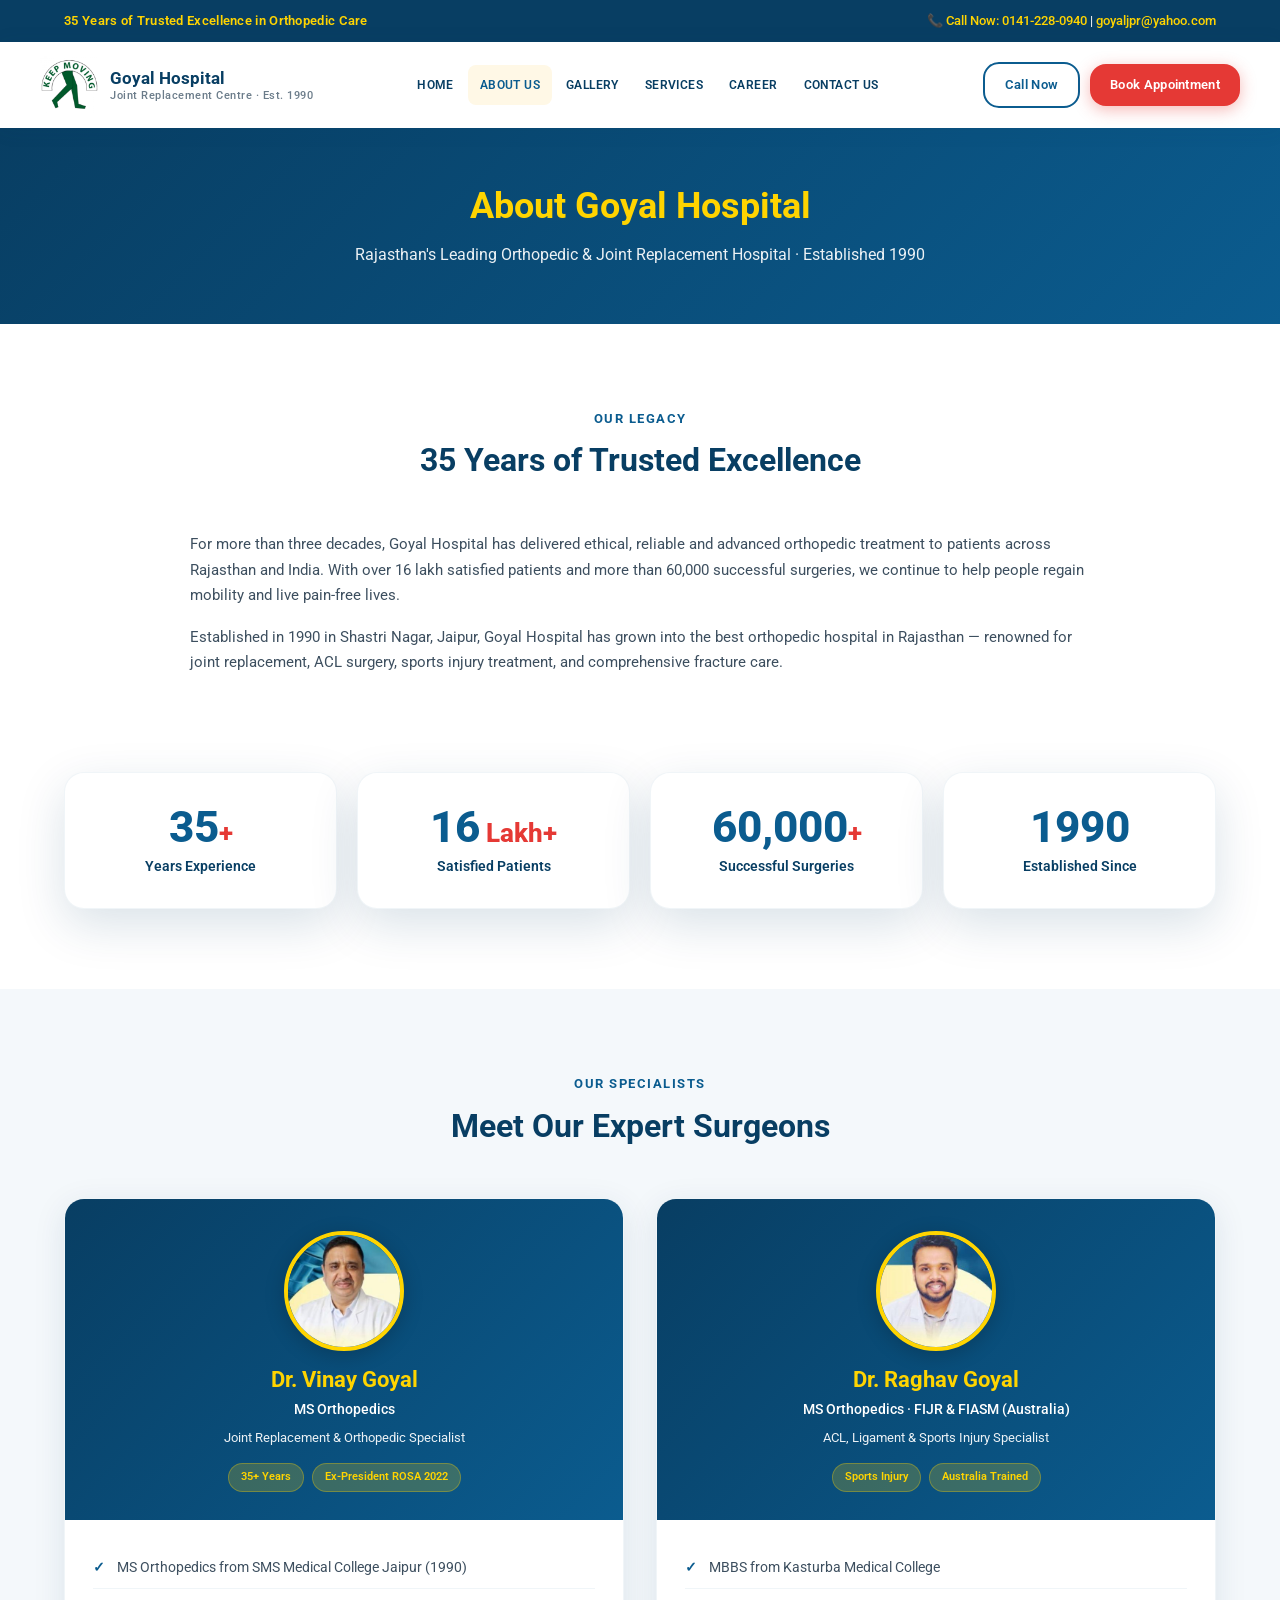
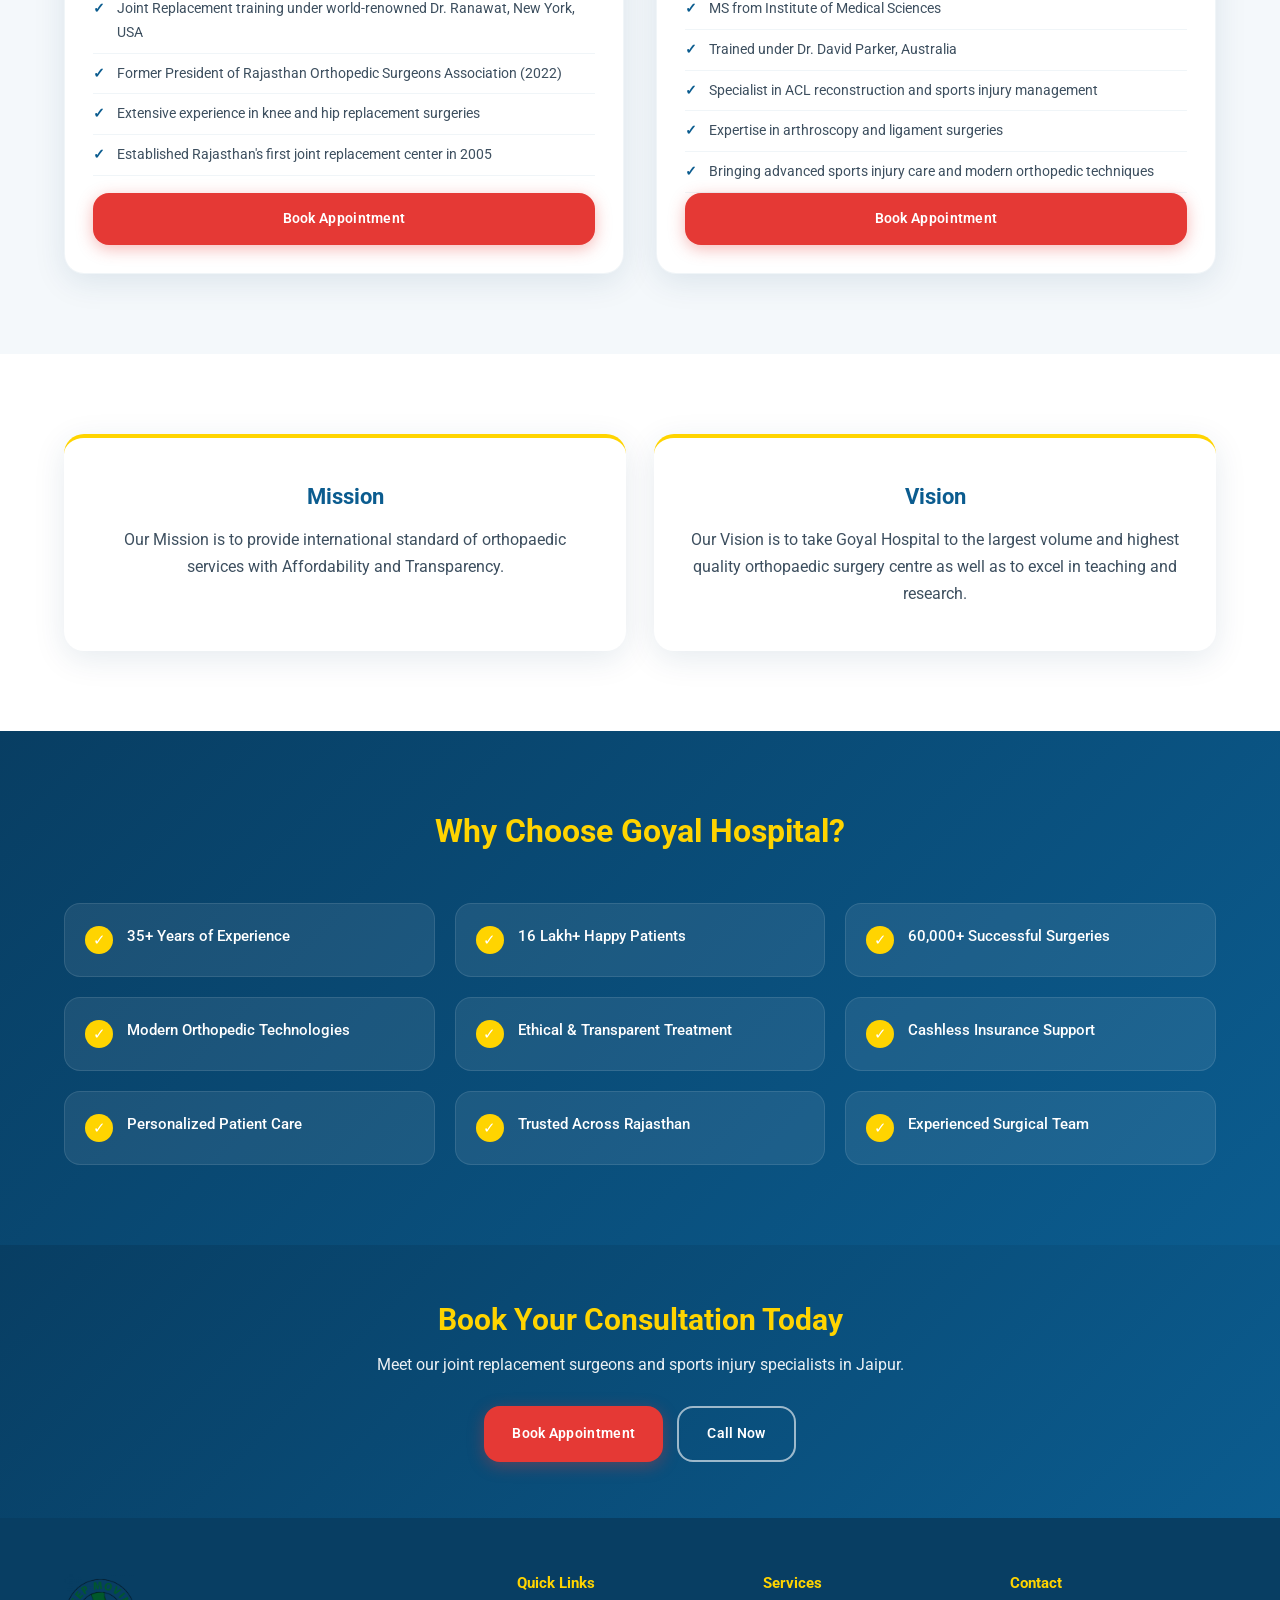
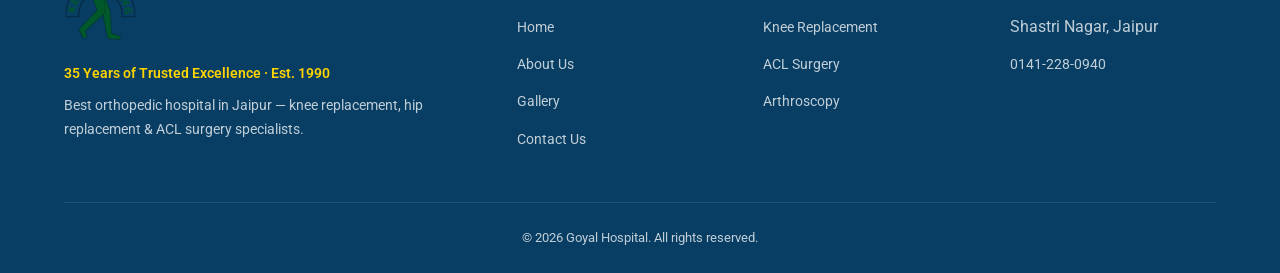
==== about-us.html @ 2f1bbc67 "Initial commit: Goyal Hospital static website. Premium orthopedic hospital site with doctor profiles" ====
<!DOCTYPE html>
<html lang="en">
<head>
  <meta charset="UTF-8">
  <meta name="viewport" content="width=device-width, initial-scale=1.0">
  <title>About Us | Best Orthopedic Hospital in Jaipur - Goyal Hospital</title>
  <meta name="description" content="About Goyal Hospital — Rajasthan's leading joint replacement hospital in Jaipur since 1990. Meet Dr. Vinay Goyal & Dr. Raghav Goyal, expert orthopedic surgeons with 60,000+ surgeries.">
  <meta name="keywords" content="Best Orthopedic Hospital Rajasthan, Joint Replacement Surgeon Jaipur, Orthopedic Hospital Jaipur">
  <link rel="preconnect" href="https://fonts.googleapis.com">
  <link rel="preconnect" href="https://fonts.gstatic.com" crossorigin>
  <link href="https://fonts.googleapis.com/css2?family=Roboto:wght@400;500;600;700;800&display=swap" rel="stylesheet">
  <link rel="icon" href="assets/images/cropped-GOYAL-LOGO-1-e1656670790361-192x192.png">
  <link rel="stylesheet" href="css/style.css">
</head>
<body>

  <div class="top-bar">
    <div class="container">
      <span class="trust-tag">35 Years of Trusted Excellence in Orthopedic Care</span>
      <span><a href="tel:01412280940">📞 Call Now: 0141-228-0940</a> | <a href="mailto:goyaljpr@yahoo.com">goyaljpr@yahoo.com</a></span>
    </div>
  </div>

  <header class="site-header">
    <div class="container header-inner">
      <a href="index.html" class="logo">
        <img src="assets/images/cropped-GOYAL-LOGO-1-e1656670790361-192x192.png" alt="Goyal Hospital Logo">
        <div class="logo-text">Goyal Hospital<span>Joint Replacement Centre · Est. 1990</span></div>
      </a>
      <button class="menu-toggle" aria-label="Toggle menu"><span></span><span></span><span></span></button>
      <nav class="main-nav">
        <ul>
          <li><a href="index.html">Home</a></li>
          <li class="active"><a href="about-us.html">About Us</a></li>
          <li><a href="gallery.html">Gallery</a></li>
          <li>
            <a href="#">Services</a>
            <ul class="dropdown">
              <li><a href="services/knee-replacement.html">Knee Replacement</a></li>
              <li><a href="services/joint-replacement.html">Hip Replacement</a></li>
              <li><a href="services/sports-injury.html">ACL & Sports Injury</a></li>
              <li><a href="services/arthroscopy.html">Arthroscopy</a></li>
              <li><a href="services/fracture-treatment.html">Fracture Treatment</a></li>
            </ul>
          </li>
          <li><a href="career.html">Career</a></li>
          <li><a href="contact-us.html">Contact Us</a></li>
        </ul>
      </nav>
      <div class="header-cta">
        <a href="tel:01412280940" class="btn btn-outline-dark btn-sm">Call Now</a>
        <a href="contact-us.html" class="btn btn-cta btn-sm">Book Appointment</a>
      </div>
    </div>
  </header>

  <section class="page-header">
    <div class="container">
      <h1>About Goyal Hospital</h1>
      <p>Rajasthan's Leading Orthopedic & Joint Replacement Hospital · Established 1990</p>
    </div>
  </section>

  <section class="section">
    <div class="container">
      <div class="section-header">
        <span class="section-eyebrow">Our Legacy</span>
        <h2>35 Years of Trusted Excellence</h2>
      </div>
      <div class="section-content">
        <p>For more than three decades, Goyal Hospital has delivered ethical, reliable and advanced orthopedic treatment to patients across Rajasthan and India. With over 16 lakh satisfied patients and more than 60,000 successful surgeries, we continue to help people regain mobility and live pain-free lives.</p>
        <p>Established in 1990 in Shastri Nagar, Jaipur, Goyal Hospital has grown into the best orthopedic hospital in Rajasthan — renowned for joint replacement, ACL surgery, sports injury treatment, and comprehensive fracture care.</p>
      </div>
    </div>
  </section>

  <section class="stats-section section" style="margin-top: 0; padding-top: 0;">
    <div class="container">
      <div class="stats-grid">
        <div class="stat-card"><div class="stat-number">35<span class="stat-suffix">+</span></div><div class="stat-label">Years Experience</div></div>
        <div class="stat-card"><div class="stat-number">16<span class="stat-suffix"> Lakh+</span></div><div class="stat-label">Satisfied Patients</div></div>
        <div class="stat-card"><div class="stat-number">60,000<span class="stat-suffix">+</span></div><div class="stat-label">Successful Surgeries</div></div>
        <div class="stat-card"><div class="stat-number">1990</div><div class="stat-label">Established Since</div></div>
      </div>
    </div>
  </section>

  <section class="section section-alt">
    <div class="container">
      <div class="section-header">
        <span class="section-eyebrow">Our Specialists</span>
        <h2>Meet Our Expert Surgeons</h2>
      </div>
      <div class="doctors-grid">
        <div class="doctor-card">
          <div class="doctor-card-header">
            <img src="assets/images/dr_vinay_goyal.png" alt="Dr. Vinay Goyal" class="doctor-avatar">
            <h3>Dr. Vinay Goyal</h3>
            <p class="doctor-degree">MS Orthopedics</p>
            <p class="doctor-specialty">Joint Replacement & Orthopedic Specialist</p>
            <div class="doctor-badges">
              <span class="doctor-badge">35+ Years</span>
              <span class="doctor-badge">Ex-President ROSA 2022</span>
            </div>
          </div>
          <div class="doctor-card-body">
            <ul>
              <li>MS Orthopedics from SMS Medical College Jaipur (1990)</li>
              <li>Joint Replacement training under world-renowned Dr. Ranawat, New York, USA</li>
              <li>Former President of Rajasthan Orthopedic Surgeons Association (2022)</li>
              <li>Extensive experience in knee and hip replacement surgeries</li>
              <li>Established Rajasthan's first joint replacement center in 2005</li>
            </ul>
            <a href="contact-us.html?doctor=Dr.%20Vinay%20Goyal" class="btn btn-cta btn-block">Book Appointment</a>
          </div>
        </div>
        <div class="doctor-card">
          <div class="doctor-card-header">
            <img src="assets/images/dr_raghav_goyal.png" alt="Dr. Raghav Goyal" class="doctor-avatar">
            <h3>Dr. Raghav Goyal</h3>
            <p class="doctor-degree">MS Orthopedics · FIJR & FIASM (Australia)</p>
            <p class="doctor-specialty">ACL, Ligament & Sports Injury Specialist</p>
            <div class="doctor-badges">
              <span class="doctor-badge">Sports Injury</span>
              <span class="doctor-badge">Australia Trained</span>
            </div>
          </div>
          <div class="doctor-card-body">
            <ul>
              <li>MBBS from Kasturba Medical College</li>
              <li>MS from Institute of Medical Sciences</li>
              <li>Trained under Dr. David Parker, Australia</li>
              <li>Specialist in ACL reconstruction and sports injury management</li>
              <li>Expertise in arthroscopy and ligament surgeries</li>
              <li>Bringing advanced sports injury care and modern orthopedic techniques</li>
            </ul>
            <a href="contact-us.html?doctor=Dr.%20Raghav%20Goyal" class="btn btn-cta btn-block">Book Appointment</a>
          </div>
        </div>
      </div>
    </div>
  </section>

  <section class="section">
    <div class="container">
      <div class="mv-grid">
        <div class="mv-card">
          <h3>Mission</h3>
          <p>Our Mission is to provide international standard of orthopaedic services with Affordability and Transparency.</p>
        </div>
        <div class="mv-card">
          <h3>Vision</h3>
          <p>Our Vision is to take Goyal Hospital to the largest volume and highest quality orthopaedic surgery centre as well as to excel in teaching and research.</p>
        </div>
      </div>
    </div>
  </section>

  <section class="section section-dark">
    <div class="container">
      <div class="section-header">
        <h2>Why Choose Goyal Hospital?</h2>
      </div>
      <div class="why-grid">
        <div class="why-item"><span class="why-check">✓</span><span>35+ Years of Experience</span></div>
        <div class="why-item"><span class="why-check">✓</span><span>16 Lakh+ Happy Patients</span></div>
        <div class="why-item"><span class="why-check">✓</span><span>60,000+ Successful Surgeries</span></div>
        <div class="why-item"><span class="why-check">✓</span><span>Modern Orthopedic Technologies</span></div>
        <div class="why-item"><span class="why-check">✓</span><span>Ethical & Transparent Treatment</span></div>
        <div class="why-item"><span class="why-check">✓</span><span>Cashless Insurance Support</span></div>
        <div class="why-item"><span class="why-check">✓</span><span>Personalized Patient Care</span></div>
        <div class="why-item"><span class="why-check">✓</span><span>Trusted Across Rajasthan</span></div>
        <div class="why-item"><span class="why-check">✓</span><span>Experienced Surgical Team</span></div>
      </div>
    </div>
  </section>

  <section class="cta-banner">
    <div class="container">
      <h2>Book Your Consultation Today</h2>
      <p>Meet our joint replacement surgeons and sports injury specialists in Jaipur.</p>
      <div class="btn-group">
        <a href="contact-us.html" class="btn btn-cta">Book Appointment</a>
        <a href="tel:01412280940" class="btn btn-call">Call Now</a>
      </div>
    </div>
  </section>

  <footer class="site-footer">
    <div class="container">
      <div class="footer-grid">
        <div class="footer-brand">
          <img src="assets/images/cropped-GOYAL-LOGO-1-e1656670790361-192x192.png" alt="Goyal Hospital">
          <p class="footer-trust">35 Years of Trusted Excellence · Est. 1990</p>
          <p>Best orthopedic hospital in Jaipur — knee replacement, hip replacement & ACL surgery specialists.</p>
        </div>
        <div class="footer-col">
          <h4>Quick Links</h4>
          <ul>
            <li><a href="index.html">Home</a></li>
            <li><a href="about-us.html">About Us</a></li>
            <li><a href="gallery.html">Gallery</a></li>
            <li><a href="contact-us.html">Contact Us</a></li>
          </ul>
        </div>
        <div class="footer-col">
          <h4>Services</h4>
          <ul>
            <li><a href="services/knee-replacement.html">Knee Replacement</a></li>
            <li><a href="services/sports-injury.html">ACL Surgery</a></li>
            <li><a href="services/arthroscopy.html">Arthroscopy</a></li>
          </ul>
        </div>
        <div class="footer-col">
          <h4>Contact</h4>
          <ul>
            <li>Shastri Nagar, Jaipur</li>
            <li><a href="tel:01412280940">0141-228-0940</a></li>
          </ul>
        </div>
      </div>
      <div class="footer-bottom"><p>&copy; 2026 Goyal Hospital. All rights reserved.</p></div>
    </div>
  </footer>
  <script src="js/main.js"></script>
</body>
</html>
---- css/style.css ----
/* Goyal Hospital — Premium Healthcare Design System */

:root {
  --primary: #0B5C8F;
  --primary-dark: #083E63;
  --accent-yellow: #FFD400;
  --cta-red: #E53935;
  --cta-red-dark: #C62828;
  --white: #FFFFFF;
  --cream: #FFF8E6;
  --dark: #083E63;
  --text: #3D4F5F;
  --text-light: #6B7C8A;
  --text-on-dark: rgba(255, 255, 255, 0.92);
  --bg-light: #F4F8FB;
  --shadow: 0 8px 32px rgba(8, 62, 99, 0.1);
  --shadow-lg: 0 16px 48px rgba(8, 62, 99, 0.15);
  --radius: 16px;
  --radius-lg: 20px;
  --transition: 0.3s cubic-bezier(0.4, 0, 0.2, 1);
}

*, *::before, *::after {
  box-sizing: border-box;
  margin: 0;
  padding: 0;
}

html { scroll-behavior: smooth; }

body {
  font-family: 'Roboto', -apple-system, BlinkMacSystemFont, 'Segoe UI', sans-serif;
  color: var(--text);
  line-height: 1.7;
  background: var(--white);
  -webkit-font-smoothing: antialiased;
}

img { max-width: 100%; height: auto; display: block; }

a {
  color: var(--primary);
  text-decoration: none;
  transition: color var(--transition);
}

a:hover { color: var(--primary-dark); }

h1, h2, h3, h4, h5, h6 {
  color: var(--dark);
  line-height: 1.25;
  font-weight: 700;
}

.container {
  max-width: 1200px;
  margin: 0 auto;
  padding: 0 24px;
}

/* ── Top Bar ── */
.top-bar {
  background: var(--primary-dark);
  color: var(--white);
  padding: 10px 0;
  font-size: 13px;
}

.top-bar .container {
  display: flex;
  justify-content: space-between;
  align-items: center;
  flex-wrap: wrap;
  gap: 8px;
}

.top-bar a { color: var(--accent-yellow); font-weight: 500; }
.top-bar a:hover { color: var(--white); }

.top-bar .trust-tag {
  color: var(--accent-yellow);
  font-weight: 600;
  letter-spacing: 0.3px;
}

/* ── Header ── */
.site-header {
  background: var(--white);
  box-shadow: 0 2px 20px rgba(8, 62, 99, 0.08);
  position: sticky;
  top: 0;
  z-index: 1000;
}

.header-inner {
  display: flex;
  align-items: center;
  justify-content: space-between;
  padding: 14px 0;
  gap: 16px;
}

.logo {
  display: flex;
  align-items: center;
  gap: 12px;
  flex-shrink: 0;
}

.logo img {
  width: 58px;
  height: 58px;
  object-fit: contain;
}

.logo-text {
  font-size: 17px;
  font-weight: 700;
  color: var(--primary-dark);
  line-height: 1.2;
}

.logo-text span {
  display: block;
  font-size: 11px;
  font-weight: 500;
  color: var(--text-light);
  letter-spacing: 0.5px;
}

.header-cta {
  display: flex;
  gap: 10px;
  align-items: center;
}

/* ── Navigation ── */
.main-nav ul {
  display: flex;
  list-style: none;
  gap: 2px;
}

.main-nav > ul > li { position: relative; }

.main-nav > ul > li > a {
  display: block;
  padding: 10px 12px;
  color: var(--dark);
  font-size: 12px;
  font-weight: 600;
  letter-spacing: 0.4px;
  text-transform: uppercase;
  border-radius: 8px;
  transition: background var(--transition), color var(--transition);
}

.main-nav > ul > li > a:hover,
.main-nav > ul > li.active > a {
  color: var(--primary);
  background: var(--cream);
}

.main-nav .dropdown {
  display: none;
  position: absolute;
  top: 100%;
  left: 0;
  background: var(--white);
  box-shadow: var(--shadow-lg);
  border-radius: var(--radius);
  min-width: 240px;
  padding: 8px;
  z-index: 100;
  border: 1px solid rgba(11, 92, 143, 0.08);
}

.main-nav li:hover .dropdown { display: block; }

.main-nav .dropdown li a {
  display: block;
  padding: 10px 16px;
  font-size: 13px;
  color: var(--text);
  text-transform: none;
  font-weight: 500;
  border-radius: 10px;
}

.main-nav .dropdown li a:hover {
  background: var(--cream);
  color: var(--primary);
}

.menu-toggle {
  display: none;
  background: none;
  border: none;
  cursor: pointer;
  padding: 8px;
}

.menu-toggle span {
  display: block;
  width: 24px;
  height: 2px;
  background: var(--primary-dark);
  margin: 6px 0;
  transition: var(--transition);
}

/* ── Buttons ── */
.btn {
  display: inline-flex;
  align-items: center;
  justify-content: center;
  gap: 8px;
  padding: 14px 28px;
  border-radius: var(--radius);
  font-weight: 600;
  font-size: 14px;
  letter-spacing: 0.3px;
  transition: transform var(--transition), box-shadow var(--transition), background var(--transition);
  cursor: pointer;
  border: none;
  text-align: center;
}

.btn:hover { transform: translateY(-2px); }

.btn-cta {
  background: var(--cta-red);
  color: var(--white);
  box-shadow: 0 4px 16px rgba(229, 57, 53, 0.35);
}

.btn-cta:hover {
  background: var(--cta-red-dark);
  color: var(--white);
  box-shadow: 0 8px 24px rgba(229, 57, 53, 0.45);
}

.btn-call {
  background: transparent;
  color: var(--white);
  border: 2px solid rgba(255, 255, 255, 0.6);
}

.btn-call:hover {
  background: rgba(255, 255, 255, 0.15);
  color: var(--white);
  border-color: var(--white);
}

.btn-outline-dark {
  background: transparent;
  color: var(--primary);
  border: 2px solid var(--primary);
}

.btn-outline-dark:hover {
  background: var(--primary);
  color: var(--white);
}

.btn-sm {
  padding: 10px 20px;
  font-size: 13px;
}

.btn-block { width: 100%; }

/* ── Hero ── */
.hero {
  background: linear-gradient(135deg, var(--primary-dark) 0%, var(--primary) 50%, #0E7AB8 100%);
  color: var(--white);
  padding: 72px 0 80px;
  position: relative;
  overflow: hidden;
}

.hero::before {
  content: '';
  position: absolute;
  inset: 0;
  background: radial-gradient(circle at 80% 20%, rgba(255, 212, 0, 0.08) 0%, transparent 50%);
  pointer-events: none;
}

.hero .container {
  display: grid;
  grid-template-columns: 1.1fr 0.9fr;
  gap: 48px;
  align-items: center;
  position: relative;
}

.hero-eyebrow {
  display: inline-block;
  background: var(--accent-yellow);
  color: var(--primary-dark);
  padding: 6px 16px;
  border-radius: 50px;
  font-size: 12px;
  font-weight: 700;
  letter-spacing: 0.5px;
  text-transform: uppercase;
  margin-bottom: 16px;
}

.hero-content h1 {
  color: var(--accent-yellow);
  font-size: clamp(1.8rem, 4vw, 2.75rem);
  margin-bottom: 12px;
  line-height: 1.15;
}

.hero-content .hero-subtitle {
  font-size: 1.15rem;
  color: var(--white);
  font-weight: 500;
  margin-bottom: 8px;
}

.hero-content .hospital-name {
  font-size: 0.95rem;
  color: var(--text-on-dark);
  margin-bottom: 20px;
  letter-spacing: 0.5px;
}

.hero-content p {
  color: var(--text-on-dark);
  margin-bottom: 16px;
  font-size: 15px;
  max-width: 540px;
}

.hero-actions {
  display: flex;
  flex-wrap: wrap;
  gap: 12px;
  margin-top: 28px;
}

.hero-image img {
  border-radius: var(--radius-lg);
  box-shadow: var(--shadow-lg);
  border: 4px solid rgba(255, 255, 255, 0.15);
}

/* ── Trust Stats ── */
.stats-section {
  margin-top: -56px;
  position: relative;
  z-index: 10;
  padding-bottom: 0;
}

.stats-grid {
  display: grid;
  grid-template-columns: repeat(4, 1fr);
  gap: 20px;
}

.stat-card {
  background: var(--white);
  padding: 32px 24px;
  text-align: center;
  border-radius: var(--radius-lg);
  box-shadow: var(--shadow-lg);
  border: 1px solid rgba(11, 92, 143, 0.06);
  transition: transform var(--transition);
}

.stat-card:hover { transform: translateY(-6px); }

.stat-number {
  font-size: clamp(2rem, 4vw, 2.75rem);
  font-weight: 800;
  color: var(--primary);
  line-height: 1;
  margin-bottom: 8px;
}

.stat-number .stat-suffix {
  font-size: 0.6em;
  color: var(--cta-red);
}

.stat-label {
  font-size: 14px;
  font-weight: 600;
  color: var(--dark);
  line-height: 1.4;
}

/* ── Section Utilities ── */
.section { padding: 80px 0; }

.section-alt { background: var(--bg-light); }

.section-dark {
  background: linear-gradient(135deg, var(--primary-dark) 0%, var(--primary) 100%);
  color: var(--white);
}

.section-dark h2,
.section-dark h3 { color: var(--accent-yellow); }

.section-dark p { color: var(--text-on-dark); }

.section-cream { background: var(--cream); }

.section-header {
  text-align: center;
  margin-bottom: 52px;
}

.section-header h2 {
  font-size: clamp(1.5rem, 3vw, 2rem);
  margin-bottom: 14px;
  color: var(--primary-dark);
}

.section-dark .section-header h2 { color: var(--accent-yellow); }

.section-header p {
  max-width: 720px;
  margin: 0 auto;
  color: var(--text);
  font-size: 16px;
}

.section-eyebrow {
  display: inline-block;
  color: var(--primary);
  font-size: 13px;
  font-weight: 700;
  text-transform: uppercase;
  letter-spacing: 1.5px;
  margin-bottom: 10px;
}

.section-dark .section-eyebrow { color: var(--accent-yellow); }

.section-content {
  max-width: 900px;
  margin: 0 auto;
}

.section-content p {
  margin-bottom: 16px;
  font-size: 15px;
}

/* ── Features ── */
.features { padding: 0; }

.features-grid {
  display: grid;
  grid-template-columns: repeat(4, 1fr);
  gap: 20px;
}

.feature-card {
  background: var(--white);
  padding: 32px 24px;
  text-align: center;
  border-radius: var(--radius-lg);
  box-shadow: var(--shadow);
  transition: transform var(--transition), box-shadow var(--transition);
  border: 1px solid rgba(11, 92, 143, 0.05);
}

.feature-card:hover {
  transform: translateY(-4px);
  box-shadow: var(--shadow-lg);
}

.feature-icon {
  width: 64px;
  height: 64px;
  background: linear-gradient(135deg, var(--cream) 0%, #EEF6FC 100%);
  border-radius: 50%;
  display: flex;
  align-items: center;
  justify-content: center;
  margin: 0 auto 18px;
  font-size: 26px;
}

.feature-card h3 {
  font-size: 16px;
  margin-bottom: 8px;
  color: var(--primary-dark);
}

.feature-card p {
  font-size: 14px;
  color: var(--text-light);
}

/* ── Doctor Cards ── */
.doctors-grid {
  display: grid;
  grid-template-columns: repeat(2, 1fr);
  gap: 32px;
  align-items: stretch;
}

.doctor-card {
  display: flex;
  flex-direction: column;
  height: 100%;
  background: var(--white);
  border-radius: var(--radius-lg);
  box-shadow: var(--shadow);
  overflow: hidden;
  border: 1px solid rgba(11, 92, 143, 0.06);
  transition: transform var(--transition), box-shadow var(--transition);
}

.doctor-card:hover {
  transform: translateY(-4px);
  box-shadow: var(--shadow-lg);
}

.doctor-card-header {
  background: linear-gradient(135deg, var(--primary-dark) 0%, var(--primary) 100%);
  padding: 32px 28px 28px;
  text-align: center;
  position: relative;
}

.doctor-avatar {
  width: 120px;
  height: 120px;
  border-radius: 50%;
  object-fit: cover;
  margin: 0 auto 16px;
  border: 4px solid var(--accent-yellow);
  box-shadow: 0 4px 20px rgba(0, 0, 0, 0.2);
}

.doctor-avatar-placeholder {
  width: 120px;
  height: 120px;
  border-radius: 50%;
  margin: 0 auto 16px;
  border: 4px solid var(--accent-yellow);
  background: rgba(255, 255, 255, 0.15);
  display: flex;
  align-items: center;
  justify-content: center;
  font-size: 48px;
}

.doctor-card-header h3 {
  color: var(--accent-yellow);
  font-size: 1.35rem;
  margin-bottom: 4px;
}

.doctor-card-header .doctor-degree {
  color: var(--white);
  font-size: 14px;
  font-weight: 500;
  margin-bottom: 6px;
}

.doctor-card-header .doctor-specialty {
  color: var(--text-on-dark);
  font-size: 13px;
}

.doctor-badges {
  display: flex;
  flex-wrap: wrap;
  gap: 8px;
  justify-content: center;
  margin-top: 14px;
}

.doctor-badge {
  background: rgba(255, 212, 0, 0.2);
  color: var(--accent-yellow);
  padding: 4px 12px;
  border-radius: 50px;
  font-size: 11px;
  font-weight: 600;
  border: 1px solid rgba(255, 212, 0, 0.3);
}

.doctor-card-body {
  display: flex;
  flex-direction: column;
  flex: 1;
  padding: 28px;
}

.doctor-card-body ul {
  list-style: none;
  flex: 1;
  margin-bottom: 0;
}

.doctor-card-body .btn {
  margin-top: auto;
  flex-shrink: 0;
}

.doctor-card-body li {
  padding: 8px 0 8px 24px;
  position: relative;
  font-size: 14px;
  color: var(--text);
  border-bottom: 1px solid rgba(11, 92, 143, 0.06);
}

.doctor-card-body li::before {
  content: '✓';
  position: absolute;
  left: 0;
  color: var(--primary);
  font-weight: 700;
}

/* ── Services Premium ── */
.services-grid {
  display: grid;
  grid-template-columns: repeat(3, 1fr);
  gap: 24px;
}

.service-card {
  background: var(--white);
  border-radius: var(--radius-lg);
  overflow: hidden;
  box-shadow: var(--shadow);
  transition: transform var(--transition), box-shadow var(--transition);
  border: 1px solid rgba(11, 92, 143, 0.05);
}

.service-card:hover {
  transform: translateY(-6px);
  box-shadow: var(--shadow-lg);
}

.service-card img {
  width: 100%;
  aspect-ratio: 16/10;
  object-fit: cover;
}

.service-card-body {
  padding: 24px;
}

.service-card h3 {
  font-size: 17px;
  color: var(--primary-dark);
  margin-bottom: 10px;
}

.service-card p {
  font-size: 14px;
  color: var(--text-light);
  margin-bottom: 16px;
  line-height: 1.6;
}

.service-card a.card-link {
  color: var(--primary);
  font-weight: 600;
  font-size: 13px;
  display: inline-flex;
  align-items: center;
  gap: 4px;
}

.service-card a.card-link:hover { color: var(--cta-red); }

.service-card > a:not(.card-link) { color: inherit; }

/* Legacy service card (image only link) */
.service-card > a:first-child img + h3,
.service-card > a h3 {
  padding: 16px;
  font-size: 15px;
  text-align: center;
}

/* ── Why Choose ── */
.why-grid {
  display: grid;
  grid-template-columns: repeat(3, 1fr);
  gap: 20px;
}

.why-item {
  display: flex;
  align-items: flex-start;
  gap: 14px;
  background: rgba(255, 255, 255, 0.08);
  padding: 22px 20px;
  border-radius: var(--radius);
  border: 1px solid rgba(255, 255, 255, 0.1);
  transition: background var(--transition);
}

.why-item:hover { background: rgba(255, 255, 255, 0.12); }

.why-check {
  width: 28px;
  height: 28px;
  background: var(--accent-yellow);
  color: var(--primary-dark);
  border-radius: 50%;
  display: flex;
  align-items: center;
  justify-content: center;
  font-weight: 800;
  font-size: 14px;
  flex-shrink: 0;
}

.why-item span {
  color: var(--white);
  font-size: 15px;
  font-weight: 500;
  line-height: 1.4;
}

/* ── Insurance ── */
.insurance-section {
  text-align: center;
}

.insurance-box {
  background: var(--white);
  border-radius: var(--radius-lg);
  padding: 48px 40px;
  box-shadow: var(--shadow);
  max-width: 800px;
  margin: 0 auto;
  border: 2px solid var(--cream);
}

.insurance-box .insurance-icon {
  font-size: 48px;
  margin-bottom: 20px;
}

.insurance-box h3 {
  color: var(--primary-dark);
  font-size: 1.4rem;
  margin-bottom: 14px;
}

.insurance-box p {
  color: var(--text);
  font-size: 16px;
  max-width: 600px;
  margin: 0 auto 24px;
}

.insurance-tags {
  display: flex;
  flex-wrap: wrap;
  gap: 10px;
  justify-content: center;
}

.insurance-tag {
  background: var(--cream);
  color: var(--primary-dark);
  padding: 8px 18px;
  border-radius: 50px;
  font-size: 13px;
  font-weight: 600;
}

/* ── Surgery Grid ── */
.surgery-grid {
  display: grid;
  grid-template-columns: 1fr 1fr;
  gap: 48px;
  align-items: center;
  margin-bottom: 56px;
}

.surgery-grid:last-child { margin-bottom: 0; }

.surgery-grid.reverse { direction: rtl; }
.surgery-grid.reverse > * { direction: ltr; }

.surgery-grid img {
  border-radius: var(--radius-lg);
  box-shadow: var(--shadow);
}

.surgery-grid h3 {
  font-size: 1.35rem;
  margin-bottom: 14px;
  color: var(--primary);
}

/* ── FAQ ── */
.faq-list { max-width: 820px; margin: 0 auto; }

.faq-item {
  border: 1px solid rgba(11, 92, 143, 0.1);
  border-radius: var(--radius);
  margin-bottom: 12px;
  overflow: hidden;
  background: var(--white);
}

.faq-question {
  width: 100%;
  background: var(--white);
  border: none;
  padding: 20px 24px;
  text-align: left;
  font-size: 15px;
  font-weight: 600;
  color: var(--primary-dark);
  cursor: pointer;
  display: flex;
  justify-content: space-between;
  align-items: center;
  gap: 16px;
  transition: background var(--transition);
}

.faq-question:hover { background: var(--cream); }

.faq-question::after {
  content: '+';
  font-size: 22px;
  color: var(--cta-red);
  flex-shrink: 0;
  transition: transform var(--transition);
}

.faq-item.active .faq-question::after { transform: rotate(45deg); }

.faq-answer {
  max-height: 0;
  overflow: hidden;
  transition: max-height 0.4s ease;
}

.faq-answer-inner {
  padding: 0 24px 20px;
  color: var(--text);
  font-size: 14px;
  line-height: 1.7;
}

.faq-item.active .faq-answer { max-height: 400px; }

/* ── Mission Vision ── */
.mv-grid {
  display: grid;
  grid-template-columns: 1fr 1fr;
  gap: 28px;
}

.mv-card {
  background: var(--white);
  padding: 44px 36px;
  border-radius: var(--radius-lg);
  box-shadow: var(--shadow);
  text-align: center;
  border-top: 4px solid var(--accent-yellow);
}

.mv-card h3 {
  color: var(--primary);
  font-size: 1.4rem;
  margin-bottom: 16px;
}

/* ── Contact ── */
.contact-grid {
  display: grid;
  grid-template-columns: 1fr 1fr;
  gap: 40px;
}

.contact-info h3 {
  margin-bottom: 20px;
  color: var(--primary-dark);
}

.contact-info ul { list-style: none; }

.contact-info li {
  padding: 12px 0;
  border-bottom: 1px solid rgba(11, 92, 143, 0.08);
  display: flex;
  align-items: flex-start;
  gap: 12px;
  font-size: 15px;
}

.contact-info .icon {
  color: var(--primary);
  font-size: 18px;
  min-width: 24px;
}

.appointment-form {
  background: var(--white);
  padding: 36px;
  border-radius: var(--radius-lg);
  box-shadow: var(--shadow);
  border: 1px solid rgba(11, 92, 143, 0.06);
}

.form-group { margin-bottom: 18px; }

.form-group label {
  display: block;
  margin-bottom: 6px;
  font-weight: 600;
  font-size: 14px;
  color: var(--primary-dark);
}

.form-group input,
.form-group textarea,
.form-group select {
  width: 100%;
  padding: 13px 16px;
  border: 1.5px solid rgba(11, 92, 143, 0.15);
  border-radius: 12px;
  font-size: 14px;
  font-family: inherit;
  transition: border-color var(--transition), box-shadow var(--transition);
}

.form-group input:focus,
.form-group textarea:focus,
.form-group select:focus {
  outline: none;
  border-color: var(--primary);
  box-shadow: 0 0 0 3px rgba(11, 92, 143, 0.1);
}

.form-group textarea {
  resize: vertical;
  min-height: 110px;
}

/* ── Footer ── */
.site-footer {
  background: var(--primary-dark);
  color: rgba(255, 255, 255, 0.75);
  padding: 56px 0 24px;
}

.footer-grid {
  display: grid;
  grid-template-columns: 2fr 1fr 1fr 1fr;
  gap: 40px;
  margin-bottom: 40px;
}

.footer-brand img {
  width: 72px;
  margin-bottom: 16px;
}

.footer-brand p {
  font-size: 14px;
  line-height: 1.7;
}

.footer-col h4 {
  color: var(--accent-yellow);
  font-size: 15px;
  margin-bottom: 20px;
  font-weight: 700;
}

.footer-col ul { list-style: none; }

.footer-col li { margin-bottom: 10px; }

.footer-col a {
  color: rgba(255, 255, 255, 0.75);
  font-size: 14px;
}

.footer-col a:hover { color: var(--white); }

.footer-bottom {
  border-top: 1px solid rgba(255, 255, 255, 0.1);
  padding-top: 24px;
  text-align: center;
  font-size: 13px;
}

.footer-trust {
  color: var(--accent-yellow);
  font-weight: 600;
  margin-bottom: 8px;
}

/* ── Page Header ── */
.page-header {
  background: linear-gradient(135deg, var(--primary-dark) 0%, var(--primary) 100%);
  color: var(--white);
  padding: 56px 0;
  text-align: center;
}

.page-header h1 {
  color: var(--accent-yellow);
  font-size: clamp(1.75rem, 4vw, 2.25rem);
}

.page-header p {
  color: var(--text-on-dark);
  margin-top: 12px;
  font-size: 16px;
}

/* ── Gallery ── */
.gallery-grid {
  display: grid;
  grid-template-columns: repeat(3, 1fr);
  gap: 20px;
}

.gallery-item {
  border-radius: var(--radius-lg);
  overflow: hidden;
  box-shadow: var(--shadow);
}

.gallery-item img {
  width: 100%;
  aspect-ratio: 4/3;
  object-fit: cover;
  transition: transform var(--transition);
}

.gallery-item:hover img { transform: scale(1.05); }

/* ── CTA Banner ── */
.cta-banner {
  background: linear-gradient(135deg, var(--primary-dark) 0%, var(--primary) 100%);
  padding: 56px 0;
  text-align: center;
}

.cta-banner h2 {
  color: var(--accent-yellow);
  font-size: clamp(1.4rem, 3vw, 1.9rem);
  margin-bottom: 12px;
}

.cta-banner p {
  color: var(--text-on-dark);
  margin-bottom: 28px;
  font-size: 16px;
}

.cta-banner .btn-group {
  display: flex;
  gap: 14px;
  justify-content: center;
  flex-wrap: wrap;
}

/* ── Testimonials ── */
.testimonials-grid {
  display: grid;
  grid-template-columns: repeat(3, 1fr);
  gap: 24px;
}

.testimonial-card {
  background: var(--white);
  padding: 28px;
  border-radius: var(--radius-lg);
  box-shadow: var(--shadow);
  border-left: 4px solid var(--accent-yellow);
}

.testimonial-card p {
  font-size: 14px;
  color: var(--text);
  font-style: italic;
  margin-bottom: 16px;
  line-height: 1.7;
}

.testimonial-card .author {
  font-weight: 700;
  color: var(--primary-dark);
  font-size: 14px;
}

.testimonial-card .stars {
  color: var(--accent-yellow);
  margin-bottom: 12px;
  font-size: 16px;
}

/* ── Animations ── */
.fade-in {
  opacity: 0;
  transform: translateY(24px);
  transition: opacity 0.6s ease, transform 0.6s ease;
}

.fade-in.visible {
  opacity: 1;
  transform: translateY(0);
}

/* ── Responsive ── */
@media (max-width: 992px) {
  .header-cta { display: none; }

  .hero .container { grid-template-columns: 1fr; text-align: center; }
  .hero-content p { margin-left: auto; margin-right: auto; }
  .hero-actions { justify-content: center; }

  .stats-grid { grid-template-columns: repeat(2, 1fr); }
  .features-grid { grid-template-columns: repeat(2, 1fr); }
  .services-grid { grid-template-columns: repeat(2, 1fr); }
  .doctors-grid { grid-template-columns: 1fr; }
  .why-grid { grid-template-columns: repeat(2, 1fr); }
  .testimonials-grid { grid-template-columns: 1fr; }

  .surgery-grid { grid-template-columns: 1fr; }
  .surgery-grid.reverse { direction: ltr; }

  .mv-grid, .contact-grid { grid-template-columns: 1fr; }
  .footer-grid { grid-template-columns: 1fr 1fr; }
}

@media (max-width: 768px) {
  .section { padding: 56px 0; }

  .menu-toggle { display: block; }

  .main-nav {
    display: none;
    position: absolute;
    top: 100%;
    left: 0;
    right: 0;
    background: var(--white);
    box-shadow: var(--shadow-lg);
    padding: 16px;
  }

  .main-nav.active { display: block; }
  .main-nav ul { flex-direction: column; }

  .main-nav .dropdown {
    position: static;
    box-shadow: none;
    padding-left: 12px;
    display: block;
    border: none;
  }

  .stats-grid,
  .features-grid,
  .services-grid,
  .why-grid,
  .gallery-grid {
    grid-template-columns: 1fr;
  }

  .footer-grid { grid-template-columns: 1fr; }

  .stats-section { margin-top: -32px; }
}
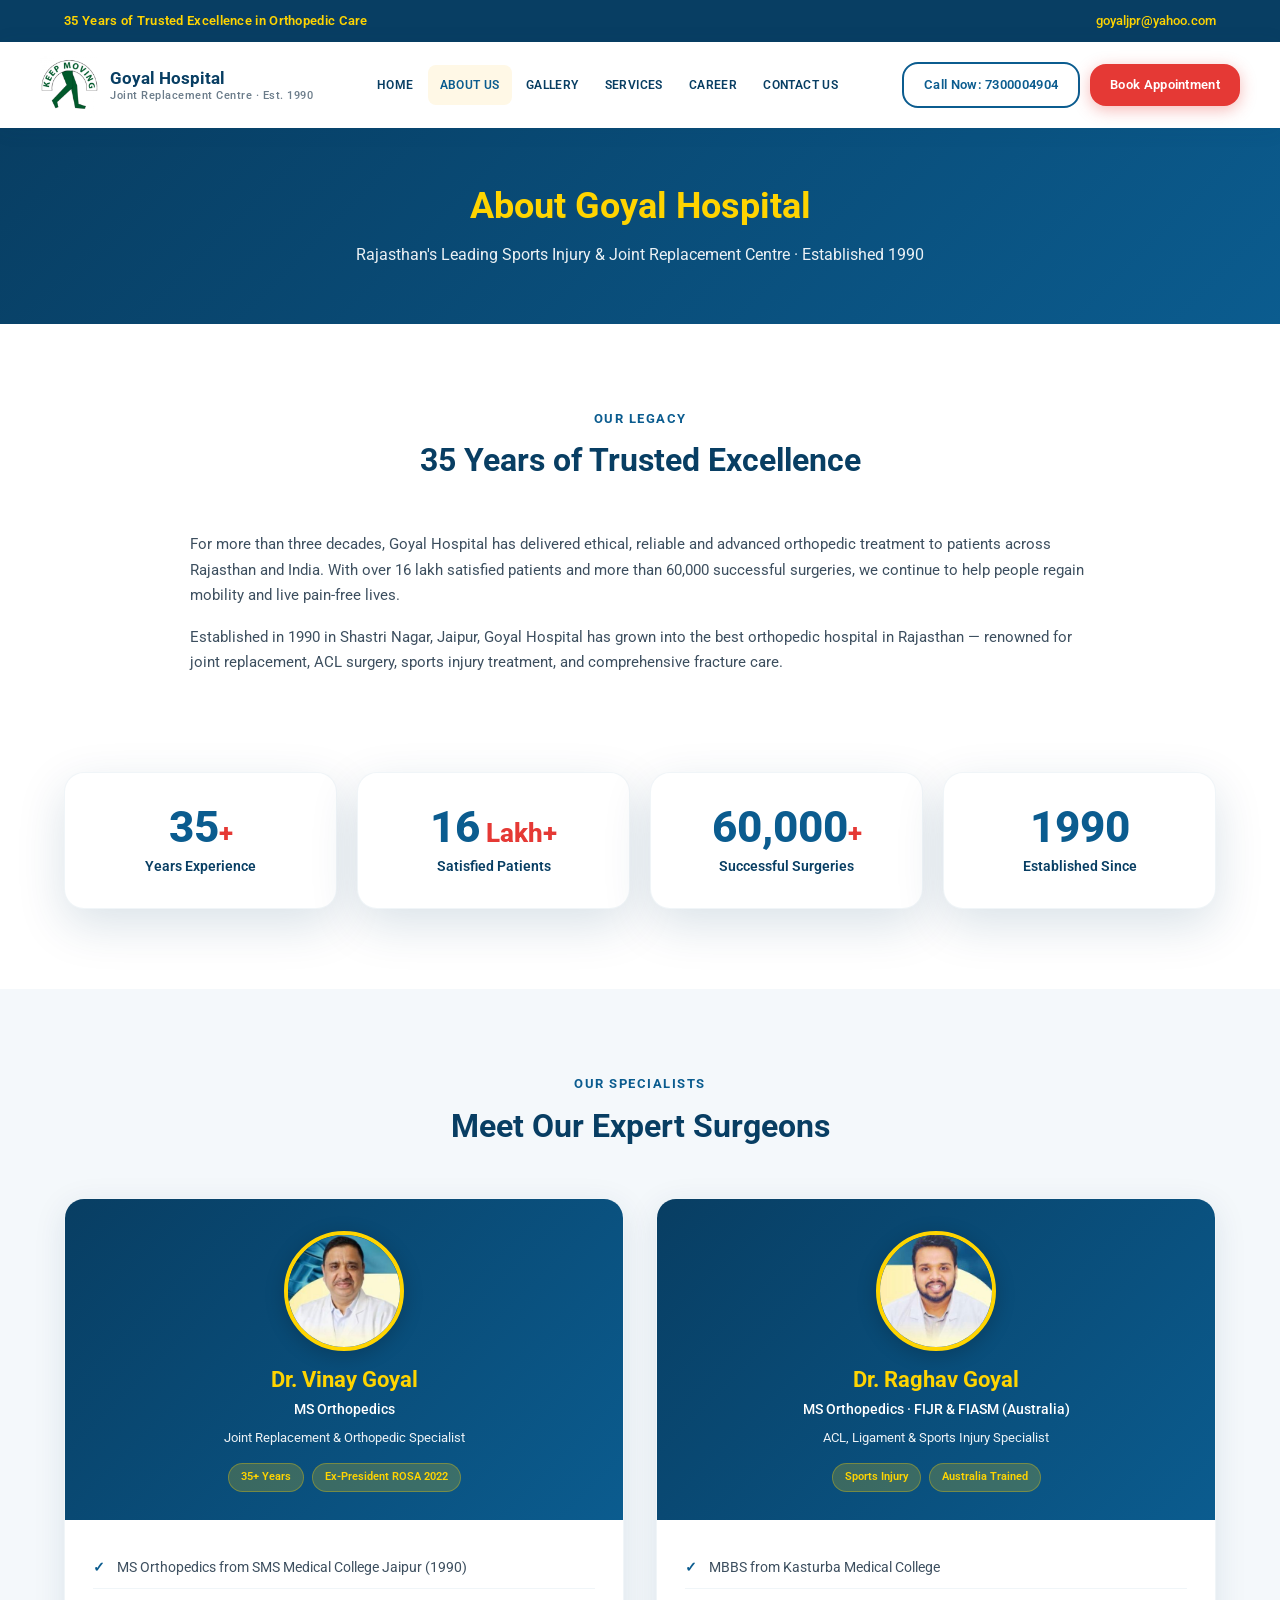
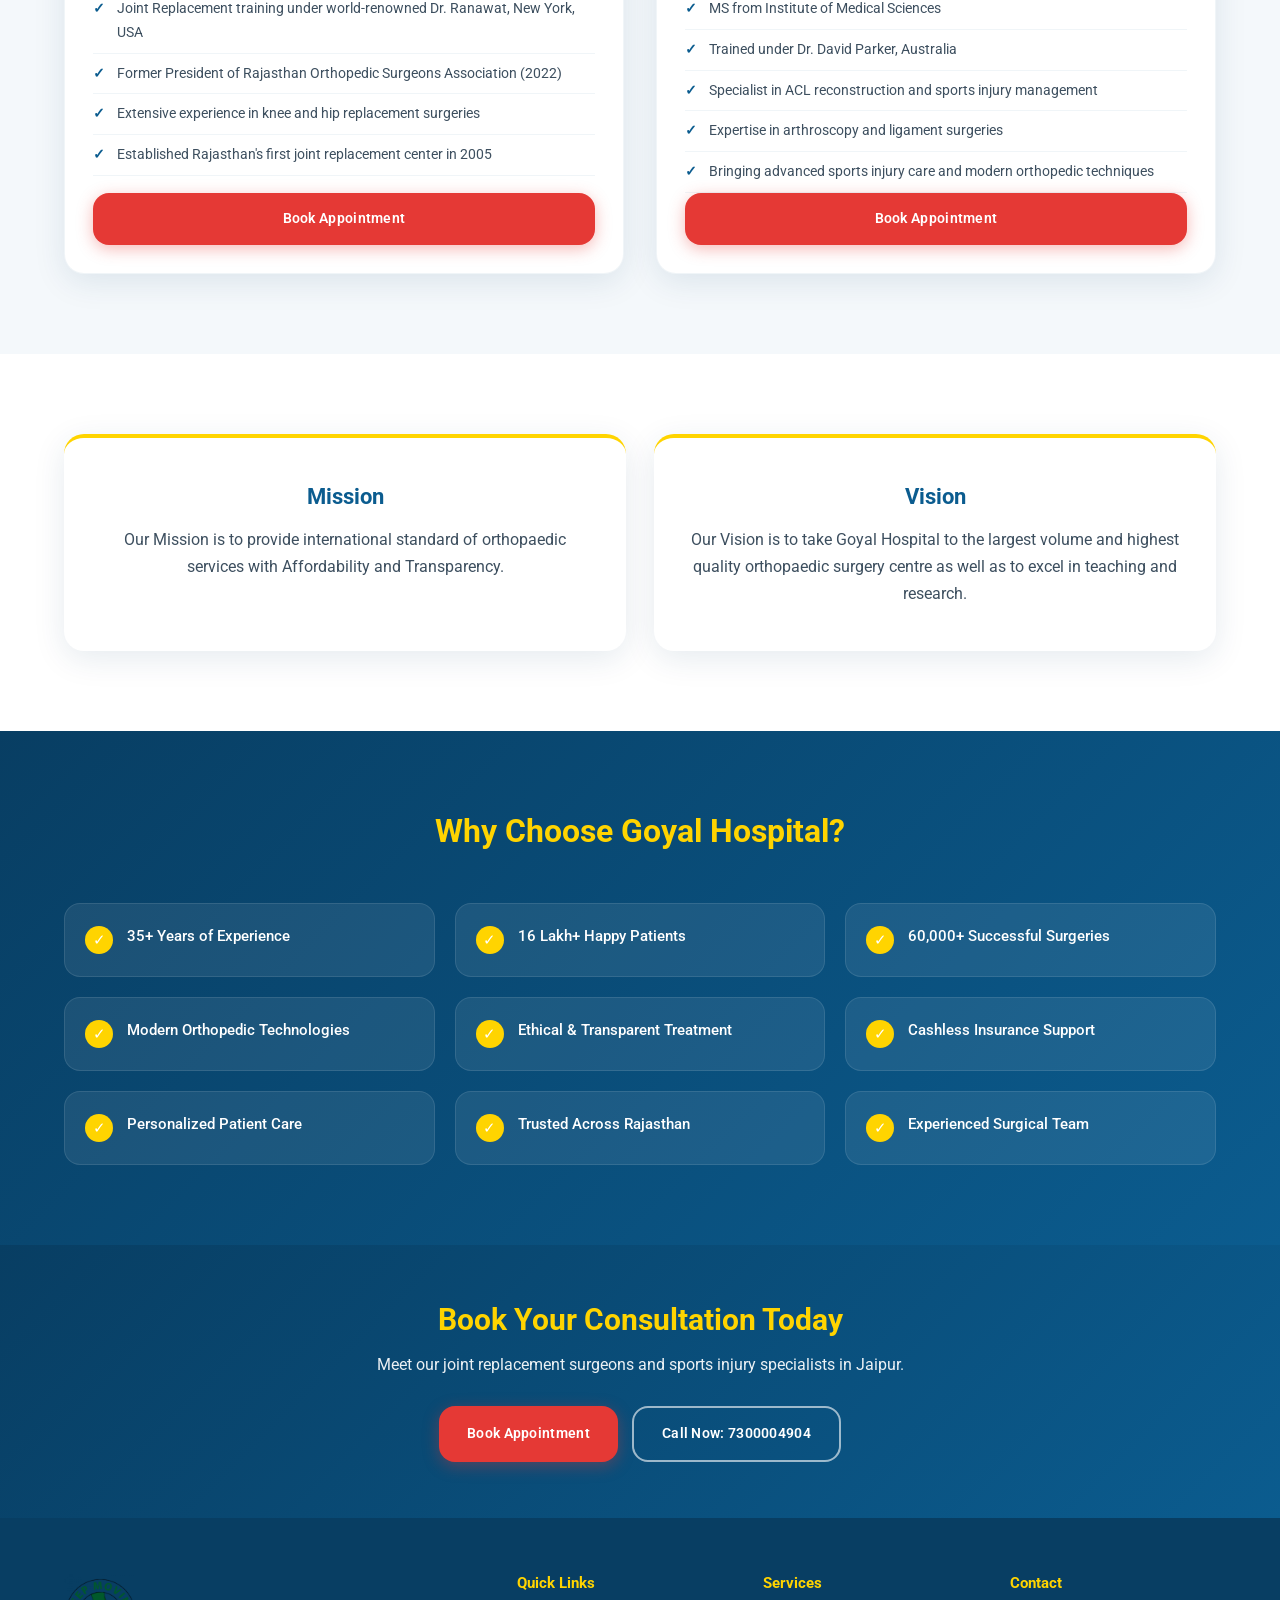
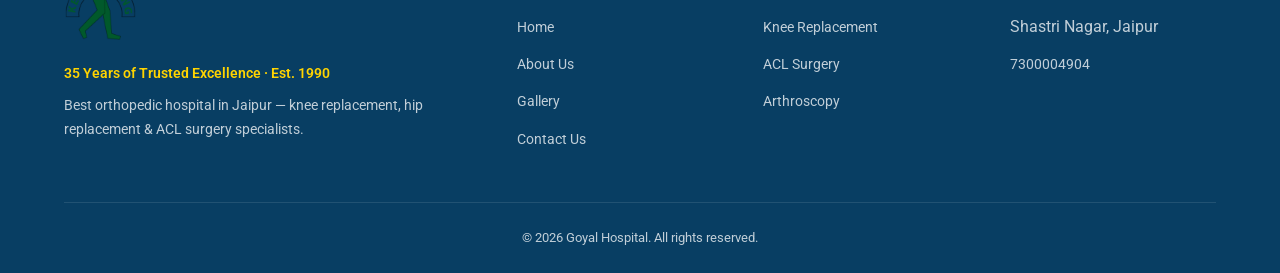
==== commit 8c505e6c: "Update branding, service imagery, and contact details. Add premium service images and accreditation " ====
--- a/about-us.html
+++ b/about-us.html
@@ -17,7 +17,7 @@
   <div class="top-bar">
     <div class="container">
       <span class="trust-tag">35 Years of Trusted Excellence in Orthopedic Care</span>
-      <span><a href="tel:01412280940">📞 Call Now: 0141-228-0940</a> | <a href="mailto:goyaljpr@yahoo.com">goyaljpr@yahoo.com</a></span>
+      <span><a href="mailto:goyaljpr@yahoo.com">goyaljpr@yahoo.com</a></span>
     </div>
   </div>
 
@@ -48,7 +48,7 @@
         </ul>
       </nav>
       <div class="header-cta">
-        <a href="tel:01412280940" class="btn btn-outline-dark btn-sm">Call Now</a>
+        <a href="tel:7300004904" class="btn btn-outline-dark btn-sm">Call Now: 7300004904</a>
         <a href="contact-us.html" class="btn btn-cta btn-sm">Book Appointment</a>
       </div>
     </div>
@@ -57,7 +57,7 @@
   <section class="page-header">
     <div class="container">
       <h1>About Goyal Hospital</h1>
-      <p>Rajasthan's Leading Orthopedic & Joint Replacement Hospital · Established 1990</p>
+      <p>Rajasthan's Leading Sports Injury & Joint Replacement Centre · Established 1990</p>
     </div>
   </section>
 
@@ -181,7 +181,7 @@
       <p>Meet our joint replacement surgeons and sports injury specialists in Jaipur.</p>
       <div class="btn-group">
         <a href="contact-us.html" class="btn btn-cta">Book Appointment</a>
-        <a href="tel:01412280940" class="btn btn-call">Call Now</a>
+        <a href="tel:7300004904" class="btn btn-call">Call Now: 7300004904</a>
       </div>
     </div>
   </section>
@@ -215,7 +215,7 @@
           <h4>Contact</h4>
           <ul>
             <li>Shastri Nagar, Jaipur</li>
-            <li><a href="tel:01412280940">0141-228-0940</a></li>
+            <li><a href="tel:7300004904">7300004904</a></li>
           </ul>
         </div>
       </div>
--- a/css/style.css
+++ b/css/style.css
@@ -405,6 +405,33 @@
   color: var(--white);
 }
 
+.section-services {
+  background: linear-gradient(
+    180deg,
+    var(--bg-light) 0%,
+    #d0e2ee 6%,
+    #5b8fad 16%,
+    var(--primary-dark) 28%,
+    var(--primary-dark) 100%
+  );
+  color: var(--white);
+  padding-bottom: 48px;
+}
+
+.section-services .section-header h2,
+.section-services .section-eyebrow {
+  color: var(--accent-yellow);
+}
+
+.section-services .section-header p {
+  color: var(--text-on-dark);
+}
+
+#services + .section-dark {
+  padding-top: 48px;
+  margin-top: 0;
+}
+
 .section-dark h2,
 .section-dark h3 { color: var(--accent-yellow); }
 
@@ -499,6 +526,47 @@
 .feature-card p {
   font-size: 14px;
   color: var(--text-light);
+}
+
+/* ── Accreditations ── */
+.accreditations-section {
+  padding: 64px 0;
+  background: linear-gradient(135deg, var(--cream) 0%, var(--white) 45%, var(--bg-light) 100%);
+  border-top: 1px solid rgba(11, 92, 143, 0.06);
+  border-bottom: 1px solid rgba(11, 92, 143, 0.06);
+}
+
+.accreditations-grid {
+  display: grid;
+  grid-template-columns: repeat(3, 1fr);
+  gap: 28px;
+  max-width: 920px;
+  margin: 0 auto;
+}
+
+.accreditation-card {
+  display: flex;
+  align-items: center;
+  justify-content: center;
+  padding: 12px;
+  background: none;
+  border: none;
+  box-shadow: none;
+}
+
+.accreditation-card img {
+  max-height: 150px;
+  max-width: 100%;
+  width: auto;
+  object-fit: contain;
+}
+
+.accreditation-card--nabh img {
+  max-height: 175px;
+}
+
+.accreditation-card--rghs img {
+  max-height: 160px;
 }
 
 /* ── Doctor Cards ── */
@@ -1134,6 +1202,8 @@
 
   .stats-grid { grid-template-columns: repeat(2, 1fr); }
   .features-grid { grid-template-columns: repeat(2, 1fr); }
+
+  .accreditations-grid { grid-template-columns: 1fr; max-width: 360px; }
   .services-grid { grid-template-columns: repeat(2, 1fr); }
   .doctors-grid { grid-template-columns: 1fr; }
   .why-grid { grid-template-columns: repeat(2, 1fr); }
